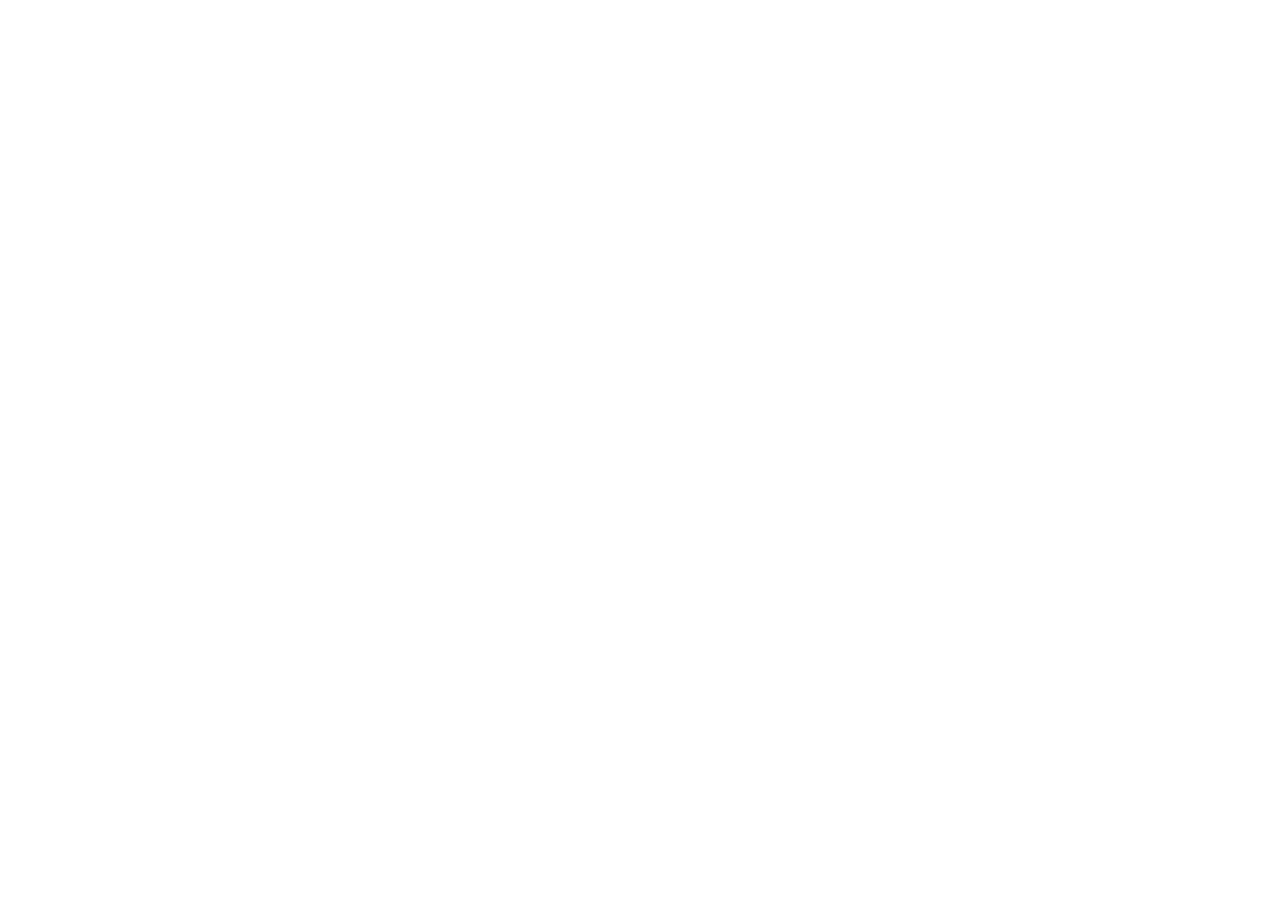
==== index.html @ 0011c279 "Updates" ====
<!doctype html>
<html lang="en">
  <head>
    <meta charset="UTF-8" />
    <link rel="icon" type="image/svg+xml" href="/gymProject_production/assets/vite-Cfu_Gjo5.svg" />
    <meta name="viewport" content="width=device-width, initial-scale=1.0" />
    <link
      rel="stylesheet"
      href="https://cdnjs.cloudflare.com/ajax/libs/font-awesome/6.5.0/css/all.min.css"
      crossorigin="anonymous"
      referrerpolicy="no-referrer"
    />
    <title>gymproject</title>
    <script type="module" crossorigin src="/gymProject_production/assets/index-CMMHSPb1.js"></script>
    <link rel="stylesheet" crossorigin href="/gymProject_production/assets/index-BDtVLs0C.css">
  </head>
  <body>
    <div id="root"></div>
  </body>
</html>
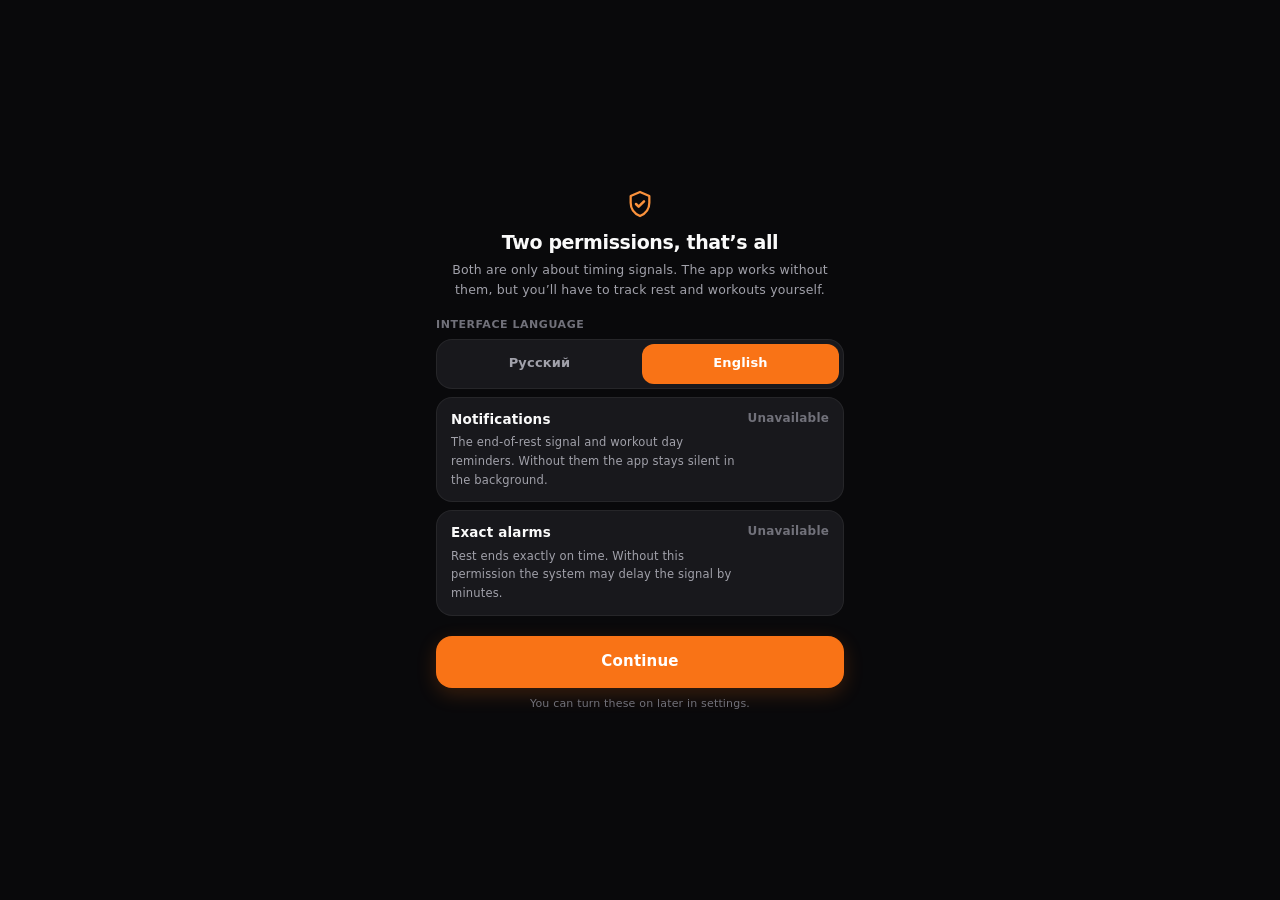
==== commit 23aceec4: "Deploy production build 2026-11-02 09:07" ====
--- a/index.html
+++ b/index.html
@@ -2,17 +2,20 @@
 <html lang="en">
   <head>
     <meta charset="UTF-8" />
-    <link rel="icon" type="image/svg+xml" href="/gymProject_production/assets/vite-Cfu_Gjo5.svg" />
-    <meta name="viewport" content="width=device-width, initial-scale=1.0" />
-    <link
-      rel="stylesheet"
-      href="https://cdnjs.cloudflare.com/ajax/libs/font-awesome/6.5.0/css/all.min.css"
-      crossorigin="anonymous"
-      referrerpolicy="no-referrer"
+    <link rel="icon" type="image/png" href="./icon-512.png" />
+    <!-- user-scalable=no: в приложении случайный пинч-зум только ломает вёрстку. -->
+    <meta
+      name="viewport"
+      content="width=device-width, initial-scale=1.0, maximum-scale=1.0, user-scalable=no, viewport-fit=cover"
     />
+    <!--
+      Font Awesome подключается импортом в main.jsx, а не с CDN: приложение
+      должно рисовать иконки без сети. Версия пакета закреплена на 6.5.0 —
+      той же, что грузилась с CDN, иначе часть иконок сменила бы начертание.
+    -->
     <title>gymproject</title>
-    <script type="module" crossorigin src="/gymProject_production/assets/index-CMMHSPb1.js"></script>
-    <link rel="stylesheet" crossorigin href="/gymProject_production/assets/index-BDtVLs0C.css">
+    <script type="module" crossorigin src="./assets/index-C79khpMA.js"></script>
+    <link rel="stylesheet" crossorigin href="./assets/index-DDxu8cTl.css">
   </head>
   <body>
     <div id="root"></div>
